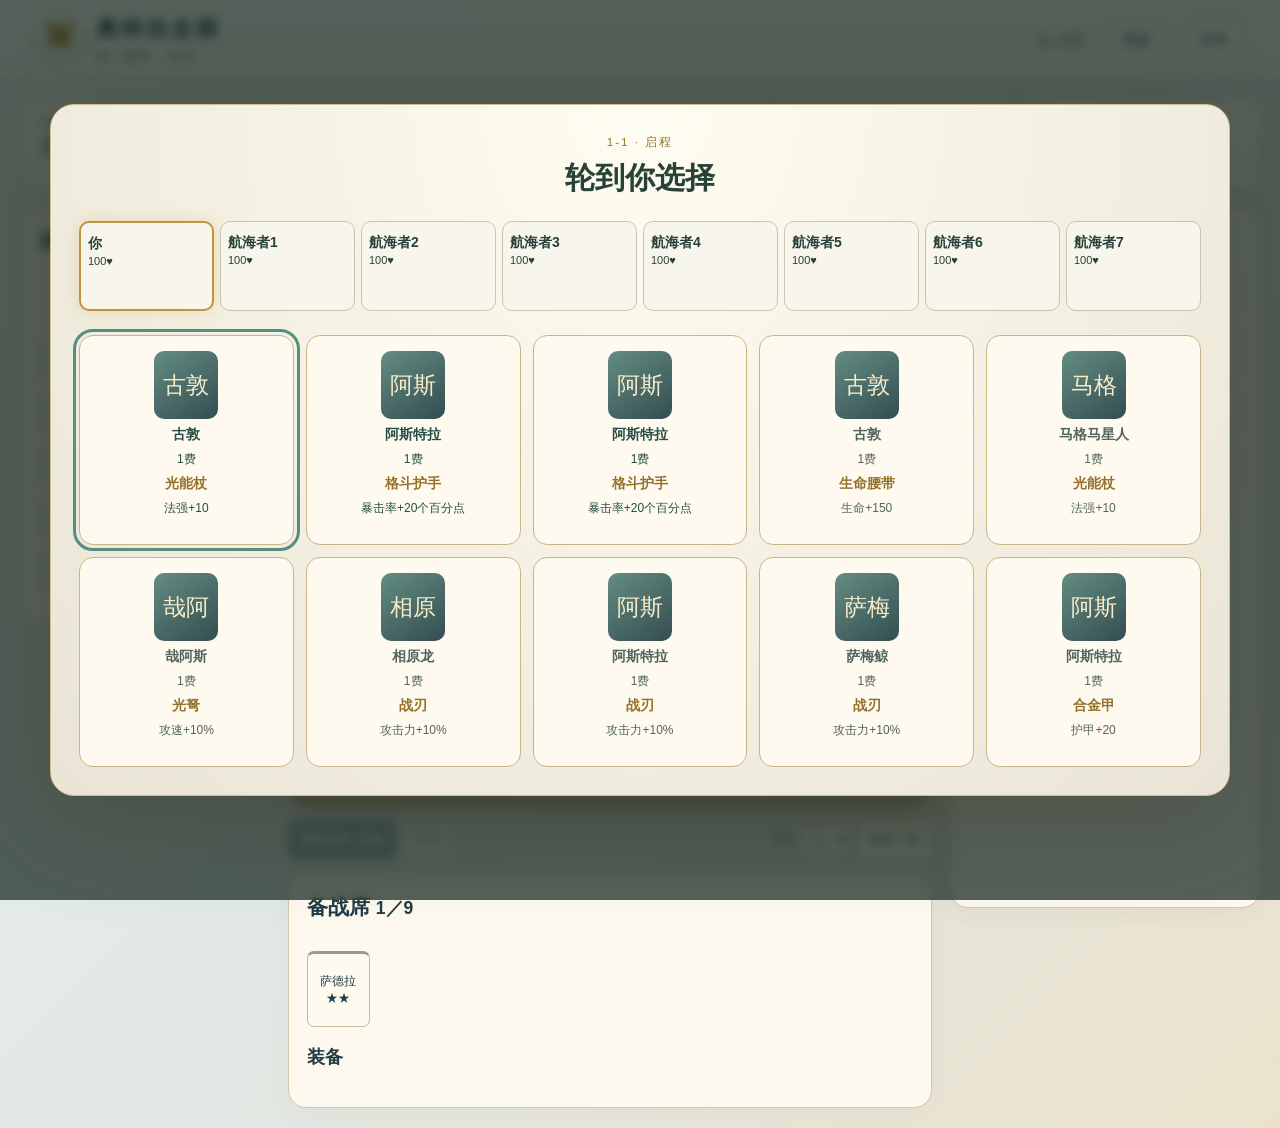
==== season2/index.html @ 29fef312 "第二赛季已更新" ====
<!doctype html><html lang="zh-CN"><head><meta charset="utf-8"><meta name="viewport" content="width=device-width,initial-scale=1"><base href="../"><title>奥特自走棋 · 第二赛季</title><link rel="stylesheet" href="styles.css"><link rel="stylesheet" href="information.css"><link rel="stylesheet" href="season2/season.css"><link rel="stylesheet" href="play-ui.css"></head><body>
<header class="topbar"><a class="brand" href="season2/"><span class="brand-mark">✦</span><span>奥特自走棋<small>第二赛季 · 海洋</small></span></a><div class="header-right"><a class="text-btn" href="?mode=match">第一赛季</a><button id="catalog-open">图鉴</button><button id="settings-open">设置</button></div></header>
<main><div id="hud" class="hud"></div><div class="ocean-layout"><aside class="panel shop-panel"><div class="panel-head"><h2>商店</h2><button id="lock">锁定</button></div><div class="shop-controls"><button id="refresh">刷新 · 2金币</button><button id="xp">经验 · 4金币</button></div><div id="shop"></div><div id="systems"></div></aside>
<section><div class="arena-top"><span id="view-label">我方棋盘</span><span id="phase"></span><button id="encounter"></button><button id="own">返回我方</button></div><div class="arena-shell"><canvas id="arena" width="900" height="750" tabindex="0" aria-label="棋盘，选择棋子后点击己方格子部署"></canvas></div><div class="battle-controls"><button id="start" class="primary">准备完毕 · 开战</button><button id="pause">暂停</button><label>速度<select id="speed"><option value="1">1×</option><option value="2">2×</option><option value="4">4×</option></select></label><button id="restart">新开一局</button></div><section class="panel bench-panel"><div class="panel-head"><h2>备战席 <small id="bench-count"></small></h2></div><div id="bench"></div><h3>装备</h3><div id="inventory"></div><div id="inventory-info"></div></section></section>
<aside class="panel"><h2>玩家</h2><div id="players"></div><section id="detail"></section><h3>羁绊</h3><div id="traits"></div><h3>战斗记录</h3><div id="log" class="log"></div></aside></div></main>
<dialog id="choice"><div class="dialog-inner"><div class="panel-head"><h2 id="choice-title"></h2></div><div id="choice-list" class="choices"></div></div></dialog>
<dialog id="reference"><div class="dialog-inner catalog-inner"><div class="panel-head"><h2>图鉴</h2><button data-close="reference">关闭</button></div><div class="tabs"><button data-tab="棋子">棋子</button><button data-tab="装备">装备</button><button data-tab="羁绊">羁绊</button><button data-tab="强化">强化</button></div><input id="search" type="search" placeholder="搜索"><div id="reference-list"></div></div></dialog>
<dialog id="info"><div class="dialog-inner"><div class="panel-head"><h2 id="info-title"></h2><button data-close="info">关闭</button></div><div id="info-body"></div></div></dialog>
<dialog id="result"><div class="dialog-inner"><h2 id="result-title"></h2><div id="result-body"></div><button id="next" class="primary">继续</button><button id="return-board">返回棋盘</button></div></dialog>
<dialog id="settings"><div class="dialog-inner"><div class="panel-head"><h2>声音与显示</h2><button data-close="settings">关闭</button></div><h3>音乐</h3><div class="music-transport"><button id="music-prev" aria-label="上一首">⏮</button><button id="music-toggle">播放</button><button id="music-next" aria-label="下一首">⏭</button><span id="music-state">已停止</span></div><label class="setting-row">音乐音量<input id="music-volume" type="range" min="0" max="100" value="35"></label><label class="setting-row">战斗音效<input id="sound" type="checkbox" checked></label><label class="setting-row">音效音量<input id="volume" type="range" min="0" max="100" value="45"></label><label class="setting-row">减少动效<input id="reduced" type="checkbox"></label></div></dialog>
<div id="toast" class="toast" role="status" hidden></div><script type="module" src="season2/app.mjs"></script></body></html>
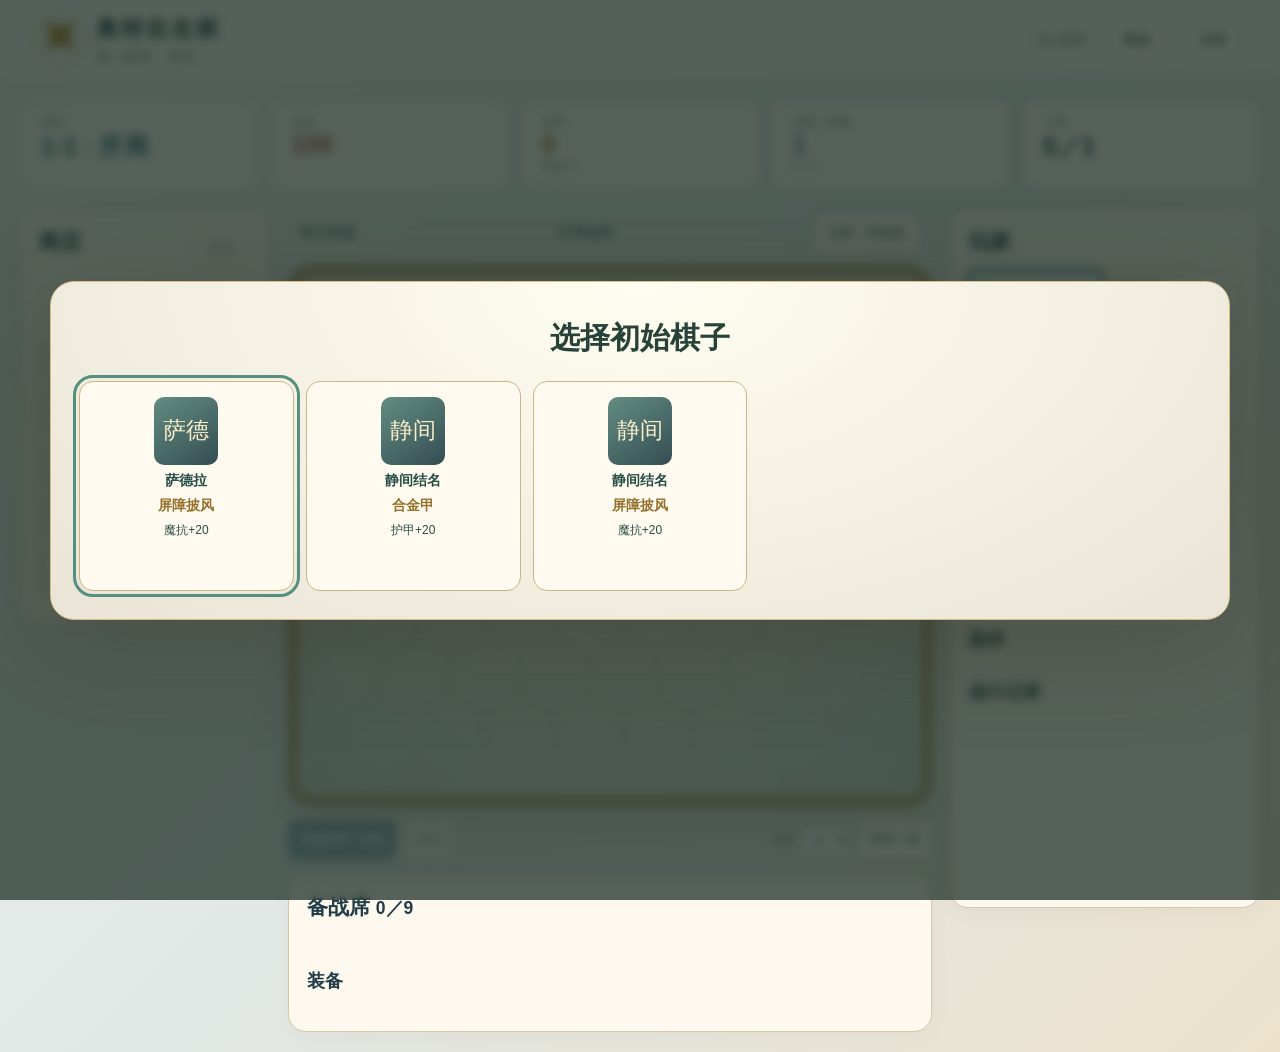
==== commit 26bc21a5: "修复更新" ====
--- a/season2/index.html
+++ b/season2/index.html
@@ -1,6 +1,6 @@
 <!doctype html><html lang="zh-CN"><head><meta charset="utf-8"><meta name="viewport" content="width=device-width,initial-scale=1"><base href="../"><title>奥特自走棋 · 第二赛季</title><link rel="stylesheet" href="styles.css"><link rel="stylesheet" href="information.css"><link rel="stylesheet" href="season2/season.css"><link rel="stylesheet" href="play-ui.css"></head><body>
 <header class="topbar"><a class="brand" href="season2/"><span class="brand-mark">✦</span><span>奥特自走棋<small>第二赛季 · 海洋</small></span></a><div class="header-right"><a class="text-btn" href="?mode=match">第一赛季</a><button id="catalog-open">图鉴</button><button id="settings-open">设置</button></div></header>
-<main><div id="hud" class="hud"></div><div class="ocean-layout"><aside class="panel shop-panel"><div class="panel-head"><h2>商店</h2><button id="lock">锁定</button></div><div class="shop-controls"><button id="refresh">刷新 · 2金币</button><button id="xp">经验 · 4金币</button></div><div id="shop"></div><div id="systems"></div></aside>
+<main><div id="hud" class="hud"></div><div id="owned-augments" class="owned-augments" hidden></div><div class="ocean-layout"><aside class="panel shop-panel"><div class="panel-head"><h2>商店</h2><button id="lock">锁定</button></div><div class="shop-controls"><button id="refresh">刷新 · 2金币</button><button id="xp">经验 · 4金币</button></div><div id="shop"></div><div id="systems"></div></aside>
 <section><div class="arena-top"><span id="view-label">我方棋盘</span><span id="phase"></span><button id="encounter"></button><button id="own">返回我方</button></div><div class="arena-shell"><canvas id="arena" width="900" height="750" tabindex="0" aria-label="棋盘，选择棋子后点击己方格子部署"></canvas></div><div class="battle-controls"><button id="start" class="primary">准备完毕 · 开战</button><button id="pause">暂停</button><label>速度<select id="speed"><option value="1">1×</option><option value="2">2×</option><option value="4">4×</option></select></label><button id="restart">新开一局</button></div><section class="panel bench-panel"><div class="panel-head"><h2>备战席 <small id="bench-count"></small></h2></div><div id="bench"></div><h3>装备</h3><div id="inventory"></div><div id="inventory-info"></div></section></section>
 <aside class="panel"><h2>玩家</h2><div id="players"></div><section id="detail"></section><h3>羁绊</h3><div id="traits"></div><h3>战斗记录</h3><div id="log" class="log"></div></aside></div></main>
 <dialog id="choice"><div class="dialog-inner"><div class="panel-head"><h2 id="choice-title"></h2></div><div id="choice-list" class="choices"></div></div></dialog>
